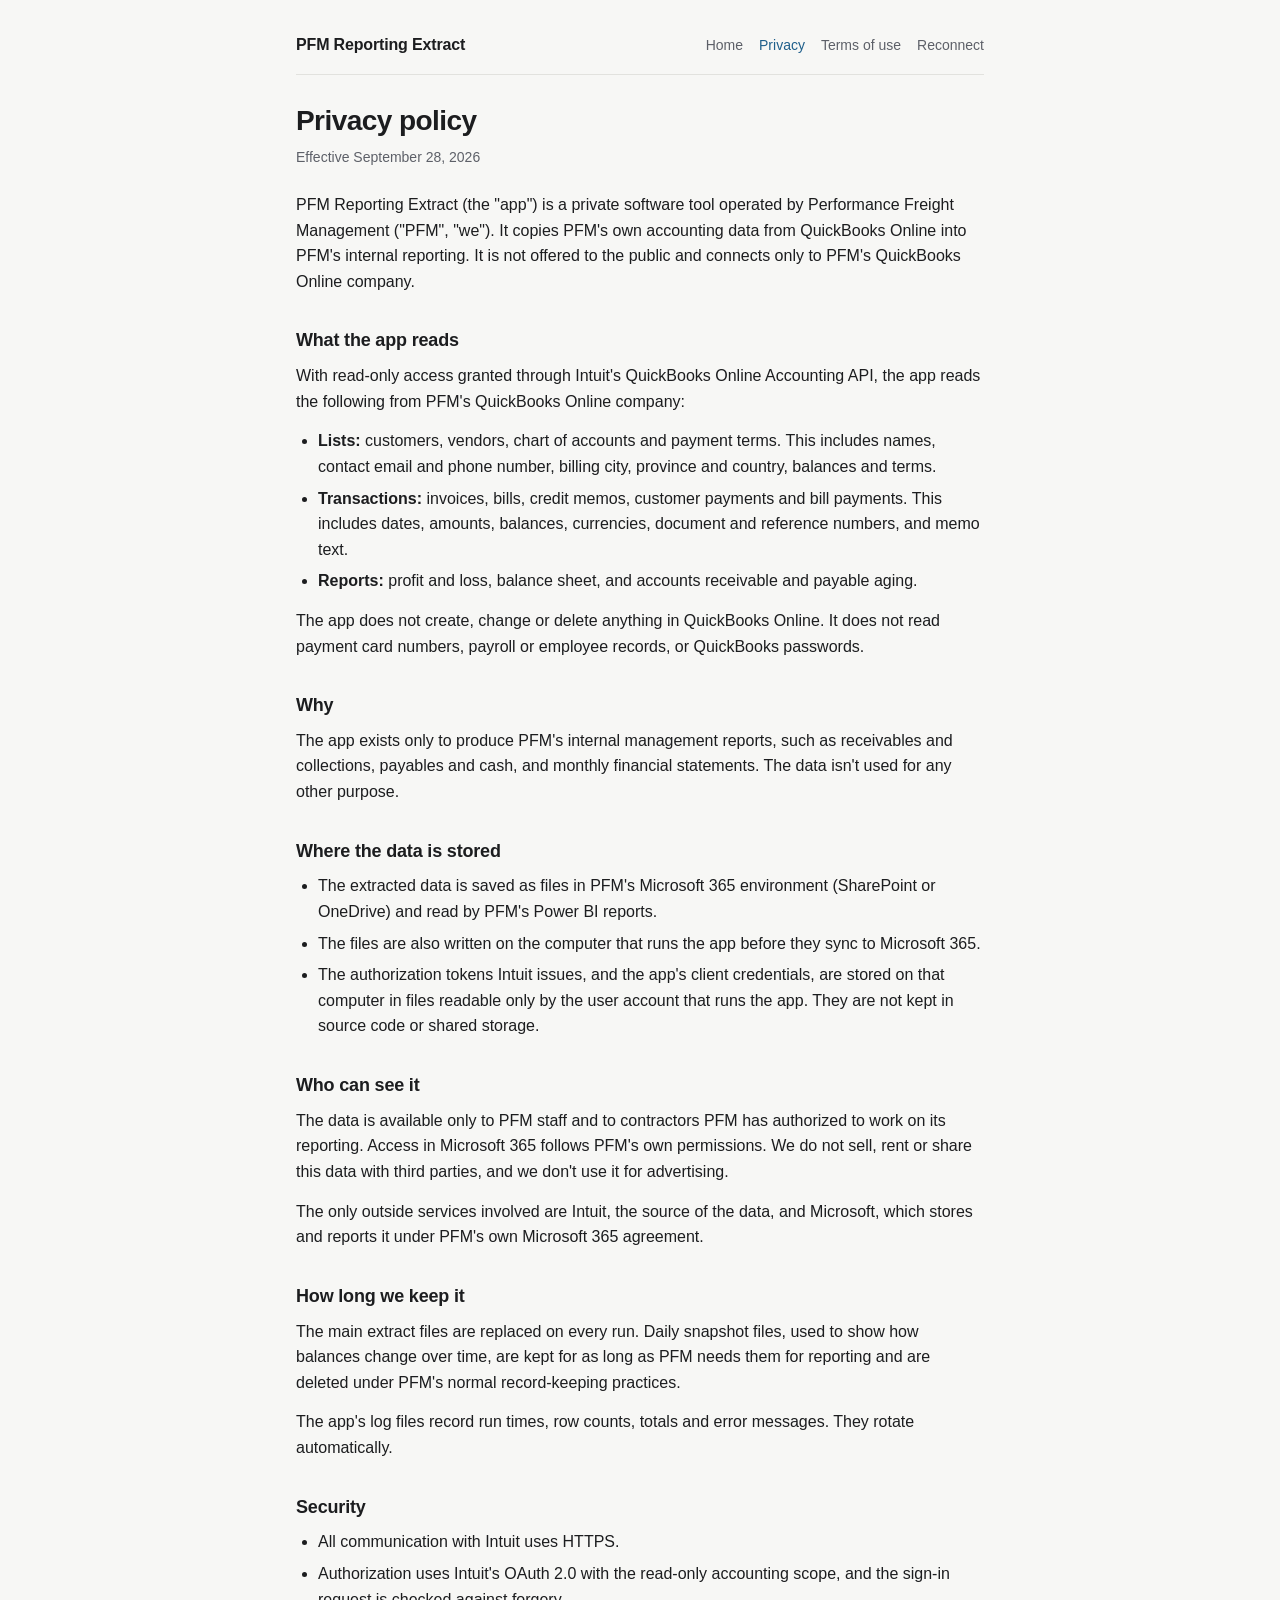
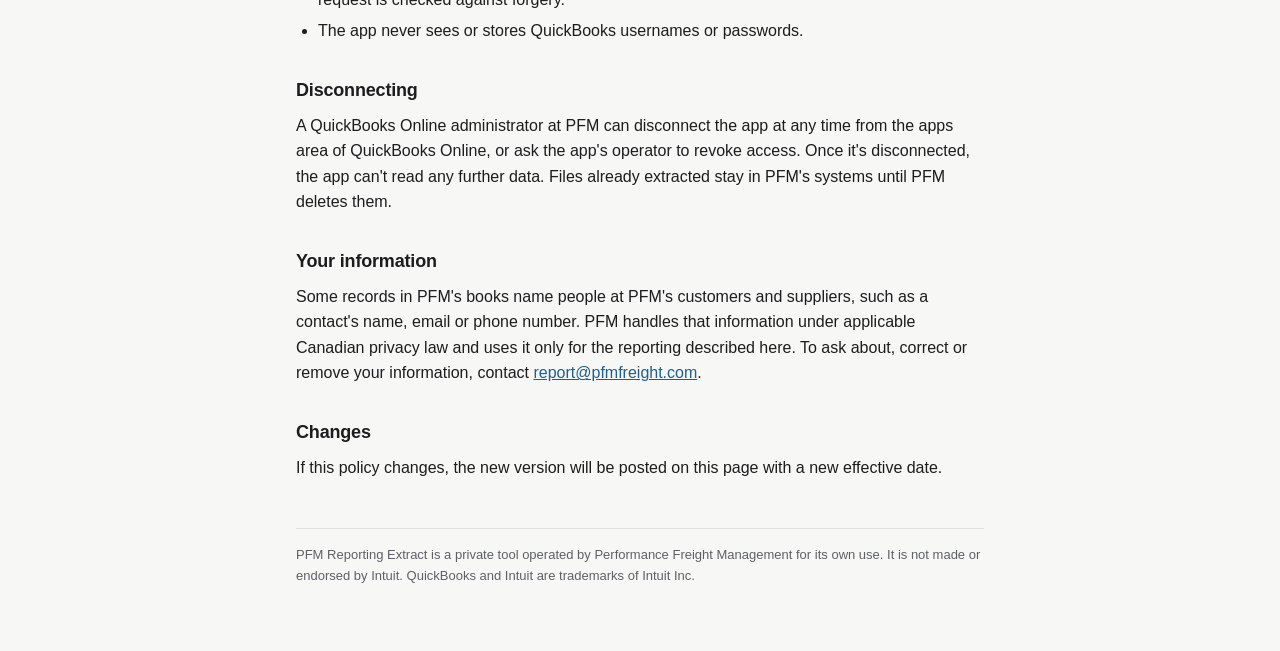
==== privacy.html @ 3dc3583d "Add files via upload" ====
<!doctype html>
<html lang="en">
<head>
  <meta charset="utf-8">
  <meta name="viewport" content="width=device-width, initial-scale=1">
  <meta name="robots" content="noindex">
  <meta name="referrer" content="no-referrer">
  <title>Privacy policy · PFM Reporting Extract</title>
  <link rel="stylesheet" href="style.css">
</head>
<body>
  <div class="wrap">
    <header class="site">
      <a class="name" href="index.html">PFM Reporting Extract</a>
      <nav aria-label="Site">
      <a href="index.html">Home</a>
      <a href="privacy.html" aria-current="page">Privacy</a>
      <a href="terms.html">Terms of use</a>
      <a href="reconnect.html">Reconnect</a>
      </nav>
    </header>
    <main>

      <h1>Privacy policy</h1>
      <p class="meta">Effective September 28, 2026</p>
      <p>PFM Reporting Extract (the "app") is a private software tool operated by Performance Freight Management ("PFM", "we"). It copies PFM's own accounting data from QuickBooks Online into PFM's internal reporting. It is not offered to the public and connects only to PFM's QuickBooks Online company.</p>

      <h2>What the app reads</h2>
      <p>With read-only access granted through Intuit's QuickBooks Online Accounting API, the app reads the following from PFM's QuickBooks Online company:</p>
      <ul>
        <li><strong>Lists:</strong> customers, vendors, chart of accounts and payment terms. This includes names, contact email and phone number, billing city, province and country, balances and terms.</li>
        <li><strong>Transactions:</strong> invoices, bills, credit memos, customer payments and bill payments. This includes dates, amounts, balances, currencies, document and reference numbers, and memo text.</li>
        <li><strong>Reports:</strong> profit and loss, balance sheet, and accounts receivable and payable aging.</li>
      </ul>
      <p>The app does not create, change or delete anything in QuickBooks Online. It does not read payment card numbers, payroll or employee records, or QuickBooks passwords.</p>

      <h2>Why</h2>
      <p>The app exists only to produce PFM's internal management reports, such as receivables and collections, payables and cash, and monthly financial statements. The data isn't used for any other purpose.</p>

      <h2>Where the data is stored</h2>
      <ul>
        <li>The extracted data is saved as files in PFM's Microsoft 365 environment (SharePoint or OneDrive) and read by PFM's Power BI reports.</li>
        <li>The files are also written on the computer that runs the app before they sync to Microsoft 365.</li>
        <li>The authorization tokens Intuit issues, and the app's client credentials, are stored on that computer in files readable only by the user account that runs the app. They are not kept in source code or shared storage.</li>
      </ul>

      <h2>Who can see it</h2>
      <p>The data is available only to PFM staff and to contractors PFM has authorized to work on its reporting. Access in Microsoft 365 follows PFM's own permissions. We do not sell, rent or share this data with third parties, and we don't use it for advertising.</p>
      <p>The only outside services involved are Intuit, the source of the data, and Microsoft, which stores and reports it under PFM's own Microsoft 365 agreement.</p>

      <h2>How long we keep it</h2>
      <p>The main extract files are replaced on every run. Daily snapshot files, used to show how balances change over time, are kept for as long as PFM needs them for reporting and are deleted under PFM's normal record-keeping practices.</p>
      <p>The app's log files record run times, row counts, totals and error messages. They rotate automatically.</p>

      <h2>Security</h2>
      <ul>
        <li>All communication with Intuit uses HTTPS.</li>
        <li>Authorization uses Intuit's OAuth 2.0 with the read-only accounting scope, and the sign-in request is checked against forgery.</li>
        <li>The app never sees or stores QuickBooks usernames or passwords.</li>
      </ul>

      <h2>Disconnecting</h2>
      <p>A QuickBooks Online administrator at PFM can disconnect the app at any time from the apps area of QuickBooks Online, or ask the app's operator to revoke access. Once it's disconnected, the app can't read any further data. Files already extracted stay in PFM's systems until PFM deletes them.</p>

      <h2>Your information</h2>
      <p>Some records in PFM's books name people at PFM's customers and suppliers, such as a contact's name, email or phone number. PFM handles that information under applicable Canadian privacy law and uses it only for the reporting described here. To ask about, correct or remove your information, contact <a href="mailto:report@pfmfreight.com">report@pfmfreight.com</a>.</p>

      <h2>Changes</h2>
      <p>If this policy changes, the new version will be posted on this page with a new effective date.</p>

    </main>
    <footer>
      PFM Reporting Extract is a private tool operated by Performance Freight Management for its own use. It is not made or endorsed by Intuit.
      QuickBooks and Intuit are trademarks of Intuit Inc.
    </footer>
  </div>
</body>
</html>
---- style.css ----
:root {
  --bg: #f7f7f5;
  --surface: #ffffff;
  --text: #1c1d1f;
  --muted: #5d6068;
  --border: #e2e2de;
  --accent: #1f5f8b;
  --accent-soft: #e7f0f6;
  --ok: #1e6b3a;
  --ok-soft: #e6f3ea;
  --warn: #8a4b0f;
  --warn-soft: #fbf0e3;
  --code-bg: #f1f1ee;
}
@media (prefers-color-scheme: dark) {
  :root {
    --bg: #141517;
    --surface: #1c1d20;
    --text: #e8e8e6;
    --muted: #a3a6ad;
    --border: #2e3035;
    --accent: #7db4dc;
    --accent-soft: #1d2a34;
    --ok: #86c79c;
    --ok-soft: #18291e;
    --warn: #e0a869;
    --warn-soft: #2e2317;
    --code-bg: #25272b;
  }
}
* { box-sizing: border-box; }
html { -webkit-text-size-adjust: 100%; }
body {
  margin: 0;
  background: var(--bg);
  color: var(--text);
  font: 16px/1.6 -apple-system, BlinkMacSystemFont, "Segoe UI", Roboto, "Helvetica Neue", Arial, sans-serif;
}
.wrap { max-width: 720px; margin: 0 auto; padding: 32px 16px 64px; }
header.site {
  display: flex; align-items: baseline; justify-content: space-between; flex-wrap: wrap; gap: 8px 16px;
  padding-bottom: 16px; margin-bottom: 28px; border-bottom: 1px solid var(--border);
}
header.site a.name { font-weight: 650; color: var(--text); text-decoration: none; letter-spacing: -0.01em; }
header.site nav { display: flex; gap: 16px; flex-wrap: wrap; font-size: 14px; }
header.site nav a { color: var(--muted); text-decoration: none; }
header.site nav a:hover, header.site nav a[aria-current="page"] { color: var(--accent); }
h1 { font-size: 28px; line-height: 1.25; letter-spacing: -0.02em; margin: 0 0 8px; }
h2 { font-size: 18px; margin: 32px 0 8px; letter-spacing: -0.01em; }
p, ul, ol { margin: 0 0 14px; }
ul, ol { padding-left: 22px; }
li { margin-bottom: 6px; }
a { color: var(--accent); }
.lede { color: var(--muted); font-size: 17px; margin-bottom: 24px; }
.meta { color: var(--muted); font-size: 14px; margin-bottom: 24px; }
.card {
  background: var(--surface); border: 1px solid var(--border); border-radius: 10px;
  padding: 18px 20px; margin: 20px 0;
}
.card.ok { background: var(--ok-soft); border-color: transparent; }
.card.warn { background: var(--warn-soft); border-color: transparent; }
.card h2 { margin-top: 0; }
code, textarea {
  font-family: ui-monospace, SFMono-Regular, Menlo, Consolas, monospace; font-size: 14px;
}
code { background: var(--code-bg); padding: 1px 5px; border-radius: 4px; }
textarea {
  width: 100%; min-height: 110px; resize: vertical; padding: 12px; margin: 4px 0 12px;
  border: 1px solid var(--border); border-radius: 8px; background: var(--code-bg); color: var(--text);
  word-break: break-all;
}
button {
  font: inherit; font-weight: 600; cursor: pointer; border: 0; border-radius: 8px;
  padding: 10px 18px; background: var(--accent); color: var(--surface);
}
button:focus-visible, a:focus-visible, textarea:focus-visible { outline: 2px solid var(--accent); outline-offset: 2px; }
.links { display: grid; grid-template-columns: repeat(auto-fit, minmax(260px, 1fr)); gap: 12px; margin: 20px 0; }
.links a {
  display: block; padding: 14px 16px; border: 1px solid var(--border); border-radius: 10px;
  background: var(--surface); text-decoration: none; color: var(--text);
}
.links a span { display: block; color: var(--muted); font-size: 14px; }
footer { margin-top: 48px; padding-top: 16px; border-top: 1px solid var(--border); color: var(--muted); font-size: 13px; }
[hidden] { display: none !important; }
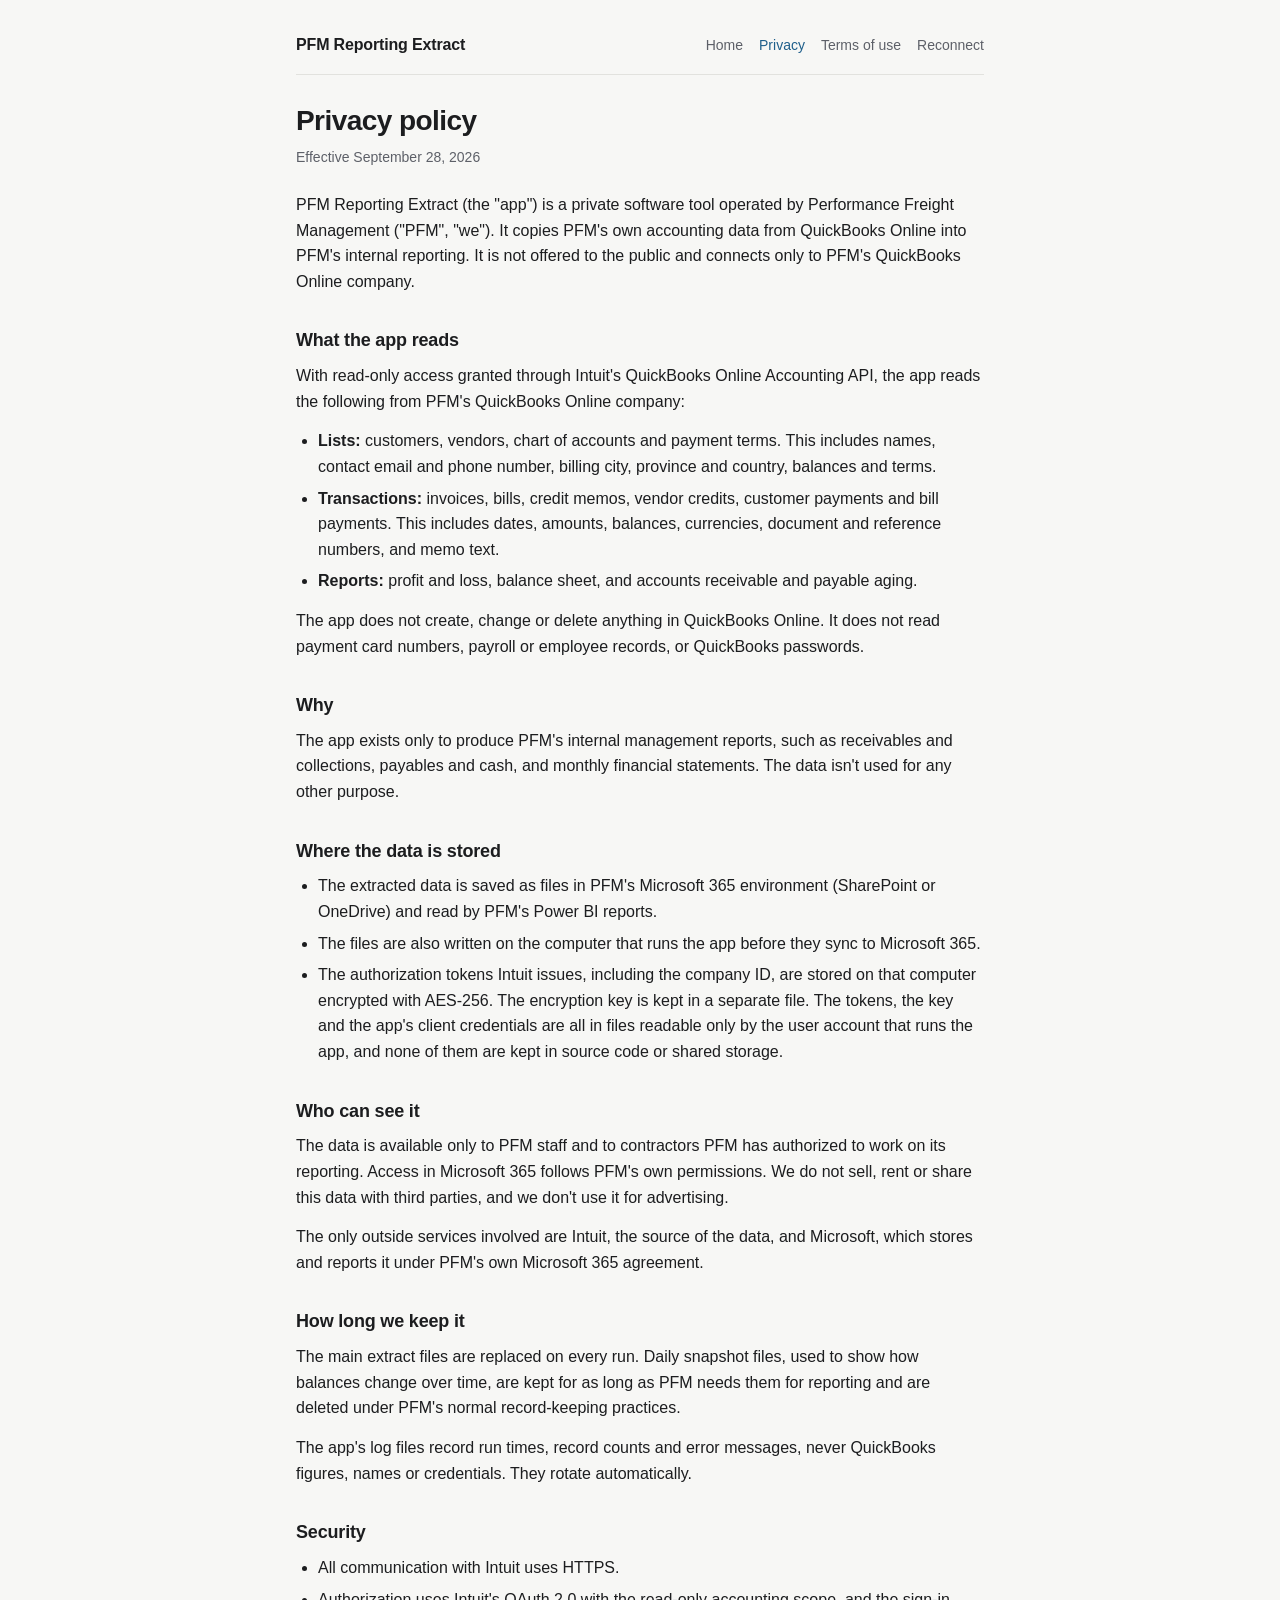
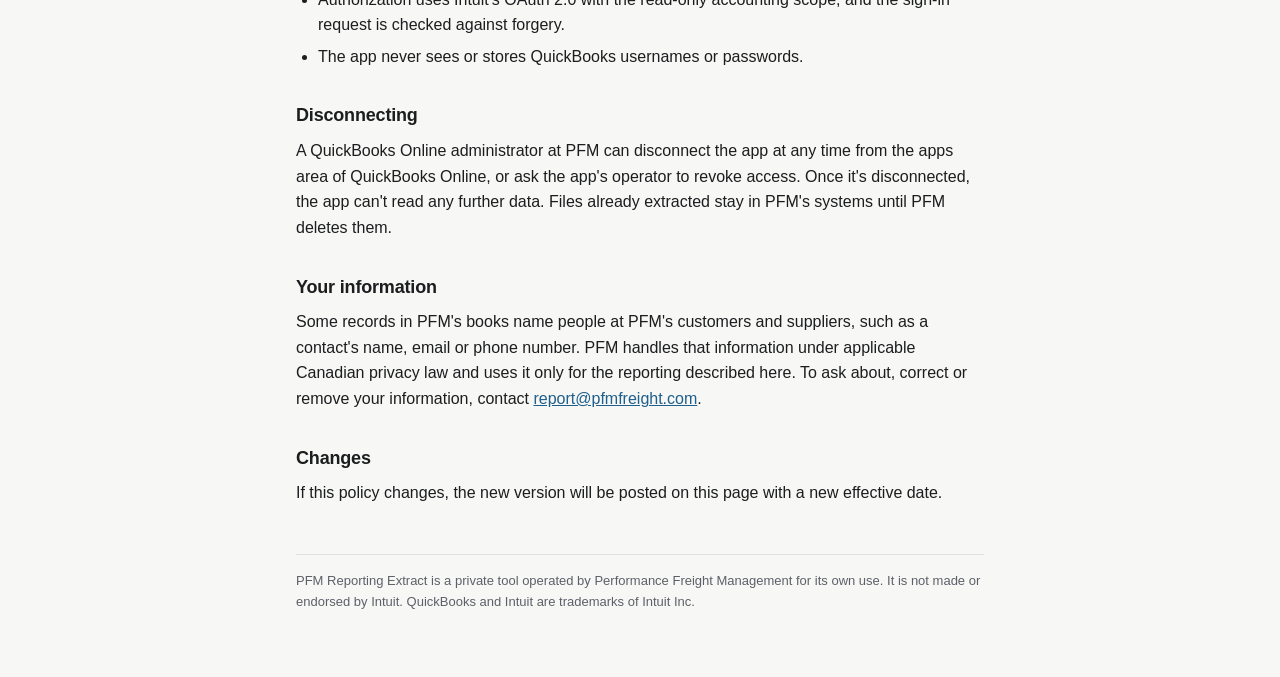
==== commit ccd2e3eb: "Add files via upload" ====
--- a/privacy.html
+++ b/privacy.html
@@ -29,7 +29,7 @@
       <p>With read-only access granted through Intuit's QuickBooks Online Accounting API, the app reads the following from PFM's QuickBooks Online company:</p>
       <ul>
         <li><strong>Lists:</strong> customers, vendors, chart of accounts and payment terms. This includes names, contact email and phone number, billing city, province and country, balances and terms.</li>
-        <li><strong>Transactions:</strong> invoices, bills, credit memos, customer payments and bill payments. This includes dates, amounts, balances, currencies, document and reference numbers, and memo text.</li>
+        <li><strong>Transactions:</strong> invoices, bills, credit memos, vendor credits, customer payments and bill payments. This includes dates, amounts, balances, currencies, document and reference numbers, and memo text.</li>
         <li><strong>Reports:</strong> profit and loss, balance sheet, and accounts receivable and payable aging.</li>
       </ul>
       <p>The app does not create, change or delete anything in QuickBooks Online. It does not read payment card numbers, payroll or employee records, or QuickBooks passwords.</p>
@@ -41,7 +41,7 @@
       <ul>
         <li>The extracted data is saved as files in PFM's Microsoft 365 environment (SharePoint or OneDrive) and read by PFM's Power BI reports.</li>
         <li>The files are also written on the computer that runs the app before they sync to Microsoft 365.</li>
-        <li>The authorization tokens Intuit issues, and the app's client credentials, are stored on that computer in files readable only by the user account that runs the app. They are not kept in source code or shared storage.</li>
+        <li>The authorization tokens Intuit issues, including the company ID, are stored on that computer encrypted with AES-256. The encryption key is kept in a separate file. The tokens, the key and the app's client credentials are all in files readable only by the user account that runs the app, and none of them are kept in source code or shared storage.</li>
       </ul>
 
       <h2>Who can see it</h2>
@@ -50,7 +50,7 @@
 
       <h2>How long we keep it</h2>
       <p>The main extract files are replaced on every run. Daily snapshot files, used to show how balances change over time, are kept for as long as PFM needs them for reporting and are deleted under PFM's normal record-keeping practices.</p>
-      <p>The app's log files record run times, row counts, totals and error messages. They rotate automatically.</p>
+      <p>The app's log files record run times, record counts and error messages, never QuickBooks figures, names or credentials. They rotate automatically.</p>
 
       <h2>Security</h2>
       <ul>
